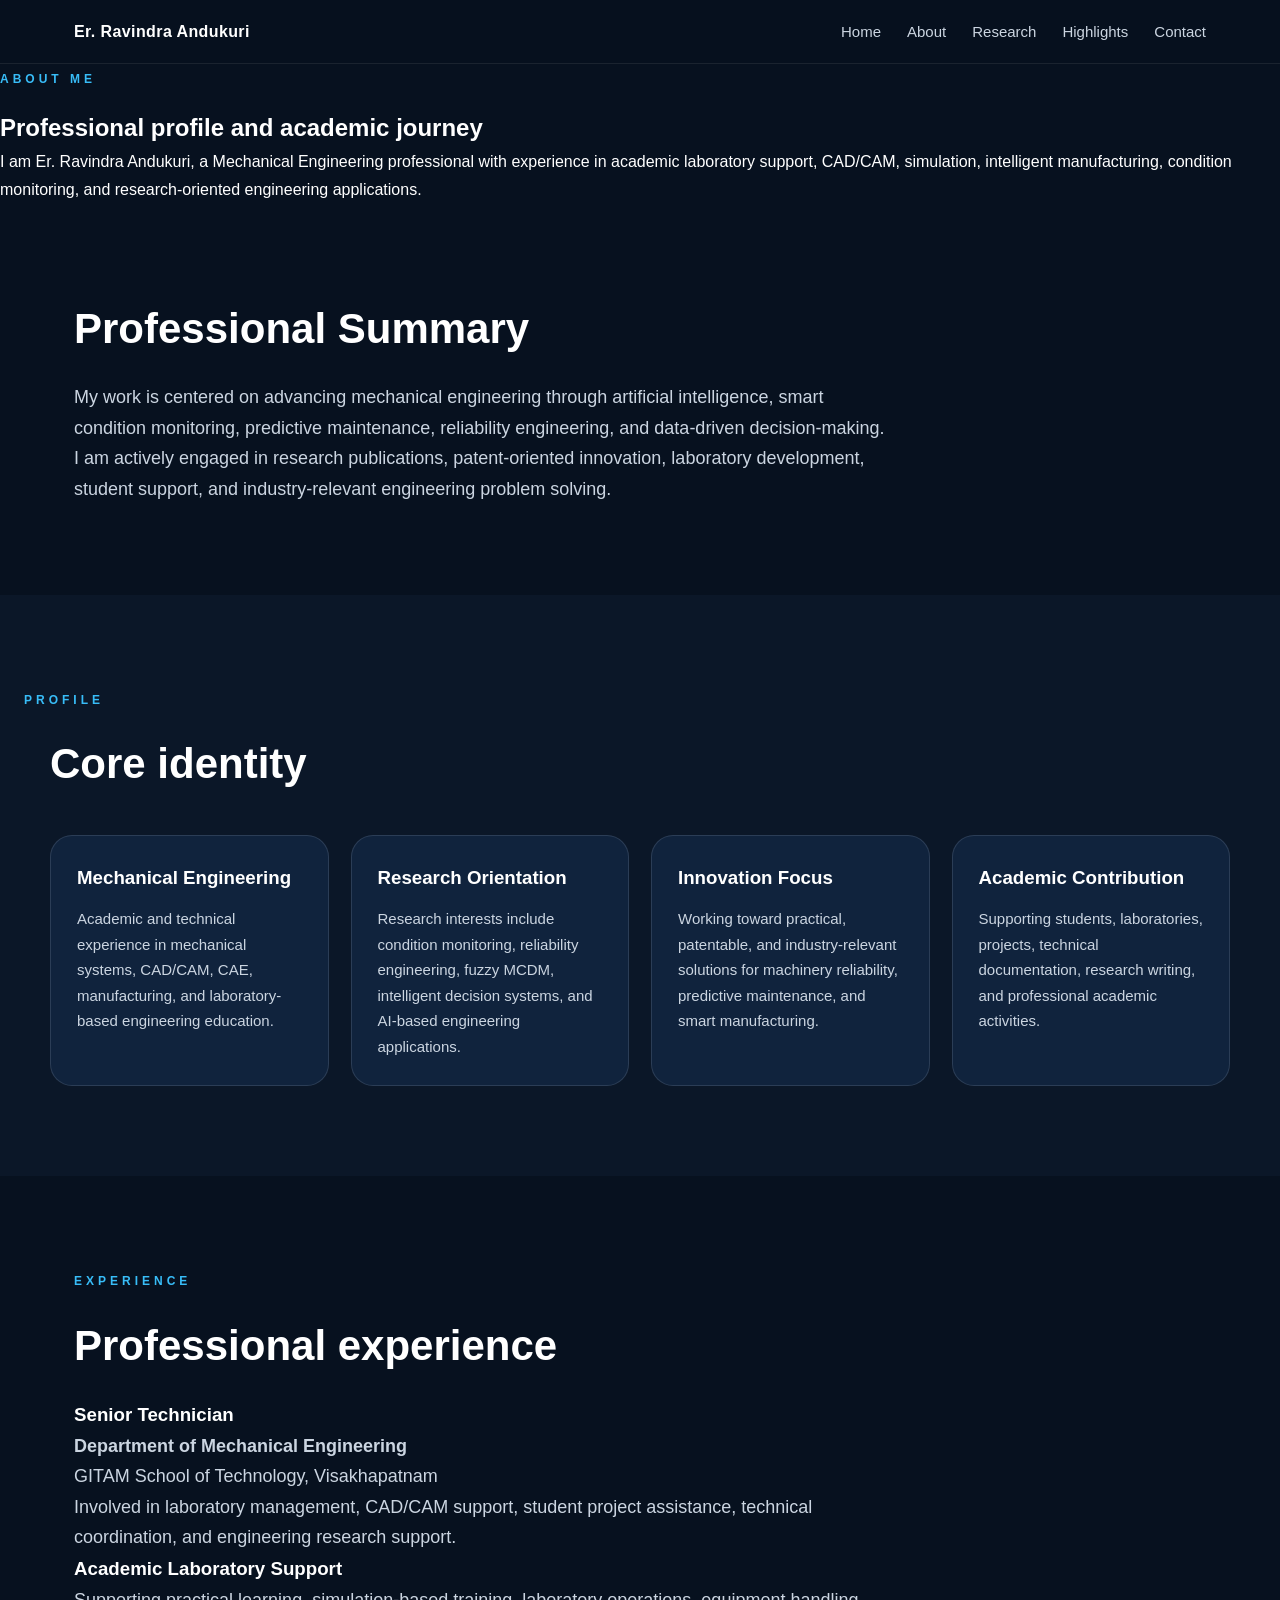
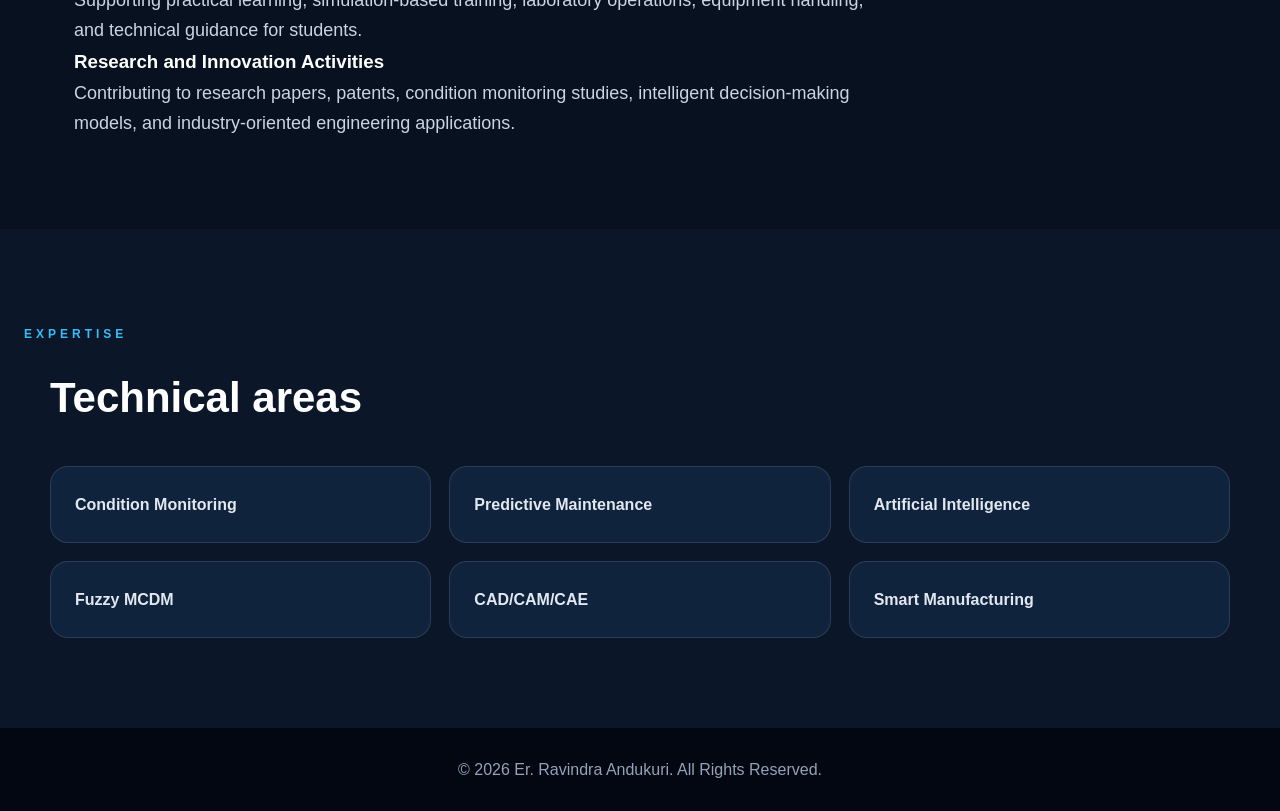
==== about.html @ 62d508b2 "Create about.html" ====
<!DOCTYPE html>
<html lang="en">
<head>
  <meta charset="UTF-8" />
  <meta name="viewport" content="width=device-width, initial-scale=1.0" />
  <title>About | Er. Ravindra Andukuri</title>
  <link rel="stylesheet" href="style.css" />
</head>
<body>

<header class="header">
  <nav class="navbar">
    <div class="logo">Er. Ravindra Andukuri</div>
    <ul class="nav-links">
      <li><a href="index.html">Home</a></li>
      <li><a href="about.html">About</a></li>
      <li><a href="index.html#research">Research</a></li>
      <li><a href="index.html#highlights">Highlights</a></li>
      <li><a href="index.html#contact">Contact</a></li>
    </ul>
  </nav>
</header>

<section class="page-hero">
  <span class="section-label">About Me</span>
  <h1>Professional profile and academic journey</h1>
  <p>
    I am Er. Ravindra Andukuri, a Mechanical Engineering professional with
    experience in academic laboratory support, CAD/CAM, simulation, intelligent
    manufacturing, condition monitoring, and research-oriented engineering
    applications.
  </p>
</section>

<section class="section">
  <h2>Professional Summary</h2>
  <p>
    My work is centered on advancing mechanical engineering through artificial
    intelligence, smart condition monitoring, predictive maintenance, reliability
    engineering, and data-driven decision-making. I am actively engaged in
    research publications, patent-oriented innovation, laboratory development,
    student support, and industry-relevant engineering problem solving.
  </p>
</section>

<section class="section dark-section">
  <span class="section-label">Profile</span>
  <h2>Core identity</h2>

  <div class="cards">
    <div class="card">
      <h3>Mechanical Engineering</h3>
      <p>Academic and technical experience in mechanical systems, CAD/CAM, CAE, manufacturing, and laboratory-based engineering education.</p>
    </div>

    <div class="card">
      <h3>Research Orientation</h3>
      <p>Research interests include condition monitoring, reliability engineering, fuzzy MCDM, intelligent decision systems, and AI-based engineering applications.</p>
    </div>

    <div class="card">
      <h3>Innovation Focus</h3>
      <p>Working toward practical, patentable, and industry-relevant solutions for machinery reliability, predictive maintenance, and smart manufacturing.</p>
    </div>

    <div class="card">
      <h3>Academic Contribution</h3>
      <p>Supporting students, laboratories, projects, technical documentation, research writing, and professional academic activities.</p>
    </div>
  </div>
</section>

<section class="section">
  <span class="section-label">Experience</span>
  <h2>Professional experience</h2>

  <div class="timeline">
    <div class="timeline-item">
      <h3>Senior Technician</h3>
      <p><strong>Department of Mechanical Engineering</strong></p>
      <p>GITAM School of Technology, Visakhapatnam</p>
      <p>
        Involved in laboratory management, CAD/CAM support, student project
        assistance, technical coordination, and engineering research support.
      </p>
    </div>

    <div class="timeline-item">
      <h3>Academic Laboratory Support</h3>
      <p>
        Supporting practical learning, simulation-based training, laboratory
        operations, equipment handling, and technical guidance for students.
      </p>
    </div>

    <div class="timeline-item">
      <h3>Research and Innovation Activities</h3>
      <p>
        Contributing to research papers, patents, condition monitoring studies,
        intelligent decision-making models, and industry-oriented engineering
        applications.
      </p>
    </div>
  </div>
</section>

<section class="section dark-section">
  <span class="section-label">Expertise</span>
  <h2>Technical areas</h2>

  <div class="highlight-grid">
    <div class="highlight">Condition Monitoring</div>
    <div class="highlight">Predictive Maintenance</div>
    <div class="highlight">Artificial Intelligence</div>
    <div class="highlight">Fuzzy MCDM</div>
    <div class="highlight">CAD/CAM/CAE</div>
    <div class="highlight">Smart Manufacturing</div>
  </div>
</section>

<footer>
  <p>© 2026 Er. Ravindra Andukuri. All Rights Reserved.</p>
</footer>

</body>
</html>
---- style.css ----
* {
  margin: 0;
  padding: 0;
  box-sizing: border-box;
  font-family: "Segoe UI", Arial, sans-serif;
}

html {
  scroll-behavior: smooth;
}

body {
  background: #07111f;
  color: #ffffff;
  line-height: 1.7;
}

.header {
  width: 100%;
  position: sticky;
  top: 0;
  background: rgba(7, 17, 31, 0.9);
  backdrop-filter: blur(14px);
  z-index: 1000;
  border-bottom: 1px solid rgba(255,255,255,0.08);
}

.navbar {
  max-width: 1180px;
  margin: auto;
  padding: 18px 24px;
  display: flex;
  justify-content: space-between;
  align-items: center;
}

.logo {
  font-weight: 800;
  letter-spacing: 0.4px;
}

.nav-links {
  list-style: none;
  display: flex;
  gap: 26px;
}

.nav-links a {
  color: #cbd5e1;
  text-decoration: none;
  font-size: 15px;
}

.nav-links a:hover {
  color: #38bdf8;
}

.hero {
  min-height: 92vh;
  max-width: 1180px;
  margin: auto;
  padding: 90px 24px;
  display: grid;
  grid-template-columns: 1.4fr 0.8fr;
  align-items: center;
  gap: 50px;
}

.tagline,
.section-label {
  display: inline-block;
  color: #38bdf8;
  text-transform: uppercase;
  letter-spacing: 4px;
  font-size: 12px;
  font-weight: 800;
  margin-bottom: 18px;
}

.hero h1 {
  font-size: 58px;
  line-height: 1.08;
  margin-bottom: 24px;
}

.hero p,
.section p {
  color: #cbd5e1;
  font-size: 18px;
  max-width: 820px;
}

.hero-buttons {
  margin-top: 34px;
  display: flex;
  gap: 16px;
}

.btn {
  padding: 13px 24px;
  border-radius: 40px;
  text-decoration: none;
  font-weight: 700;
}

.primary {
  background: linear-gradient(135deg, #38bdf8, #818cf8);
  color: white;
}

.secondary {
  border: 1px solid rgba(255,255,255,0.2);
  color: white;
}

.hero-card {
  background: linear-gradient(160deg, #10233d, #0b1728);
  border: 1px solid rgba(148,163,184,0.25);
  border-radius: 28px;
  padding: 34px;
  box-shadow: 0 30px 80px rgba(0,0,0,0.35);
}

.profile-image{

width:180px;
height:180px;

margin:auto;

margin-bottom:25px;

overflow:hidden;

border-radius:50%;

border:5px solid #4da6ff;

box-shadow:0 10px 30px rgba(0,0,0,.35);

}

.profile-image img{

width:100%;

height:100%;

object-fit:cover;

}
}

.hero-card h2 {
  margin-bottom: 8px;
}

.hero-card p {
  color: #cbd5e1;
}

.chips {
  margin-top: 22px;
  display: flex;
  flex-wrap: wrap;
  gap: 10px;
}

.chips span {
  background: rgba(56,189,248,0.14);
  color: #67e8f9;
  padding: 8px 12px;
  border-radius: 20px;
  font-size: 13px;
}

.stats {
  background: #0f1f35;
  display: grid;
  grid-template-columns: repeat(4, 1fr);
  text-align: center;
  padding: 45px 24px;
  gap: 20px;
}

.stats h2 {
  color: #38bdf8;
  font-size: 42px;
}

.stats p {
  color: #cbd5e1;
}

.section {
  max-width: 1180px;
  margin: auto;
  padding: 90px 24px;
}

.section h2 {
  font-size: 42px;
  margin-bottom: 18px;
}

.dark-section {
  max-width: 100%;
  background: #0b1728;
}

.dark-section > * {
  max-width: 1180px;
  margin-left: auto;
  margin-right: auto;
}

.cards {
  margin-top: 36px;
  display: grid;
  grid-template-columns: repeat(4, 1fr);
  gap: 22px;
}

.card {
  background: #10233d;
  border: 1px solid rgba(148,163,184,0.2);
  border-radius: 22px;
  padding: 26px;
}

.card h3 {
  color: #ffffff;
  margin-bottom: 12px;
}

.card p {
  font-size: 15px;
}

.highlight-grid {
  margin-top: 32px;
  display: grid;
  grid-template-columns: repeat(3, 1fr);
  gap: 18px;
}

.highlight {
  background: #10233d;
  padding: 24px;
  border-radius: 18px;
  border: 1px solid rgba(148,163,184,0.2);
  color: #e2e8f0;
  font-weight: 700;
}

.contact {
  background: #0f1f35;
  border-radius: 28px;
  margin-bottom: 60px;
}

footer {
  text-align: center;
  padding: 28px;
  background: #030712;
  color: #94a3b8;
}

@media (max-width: 900px) {
  .hero {
    grid-template-columns: 1fr;
  }

  .hero h1 {
    font-size: 42px;
  }

  .stats,
  .cards,
  .highlight-grid {
    grid-template-columns: 1fr;
  }

  .nav-links {
    display: none;
  }
}
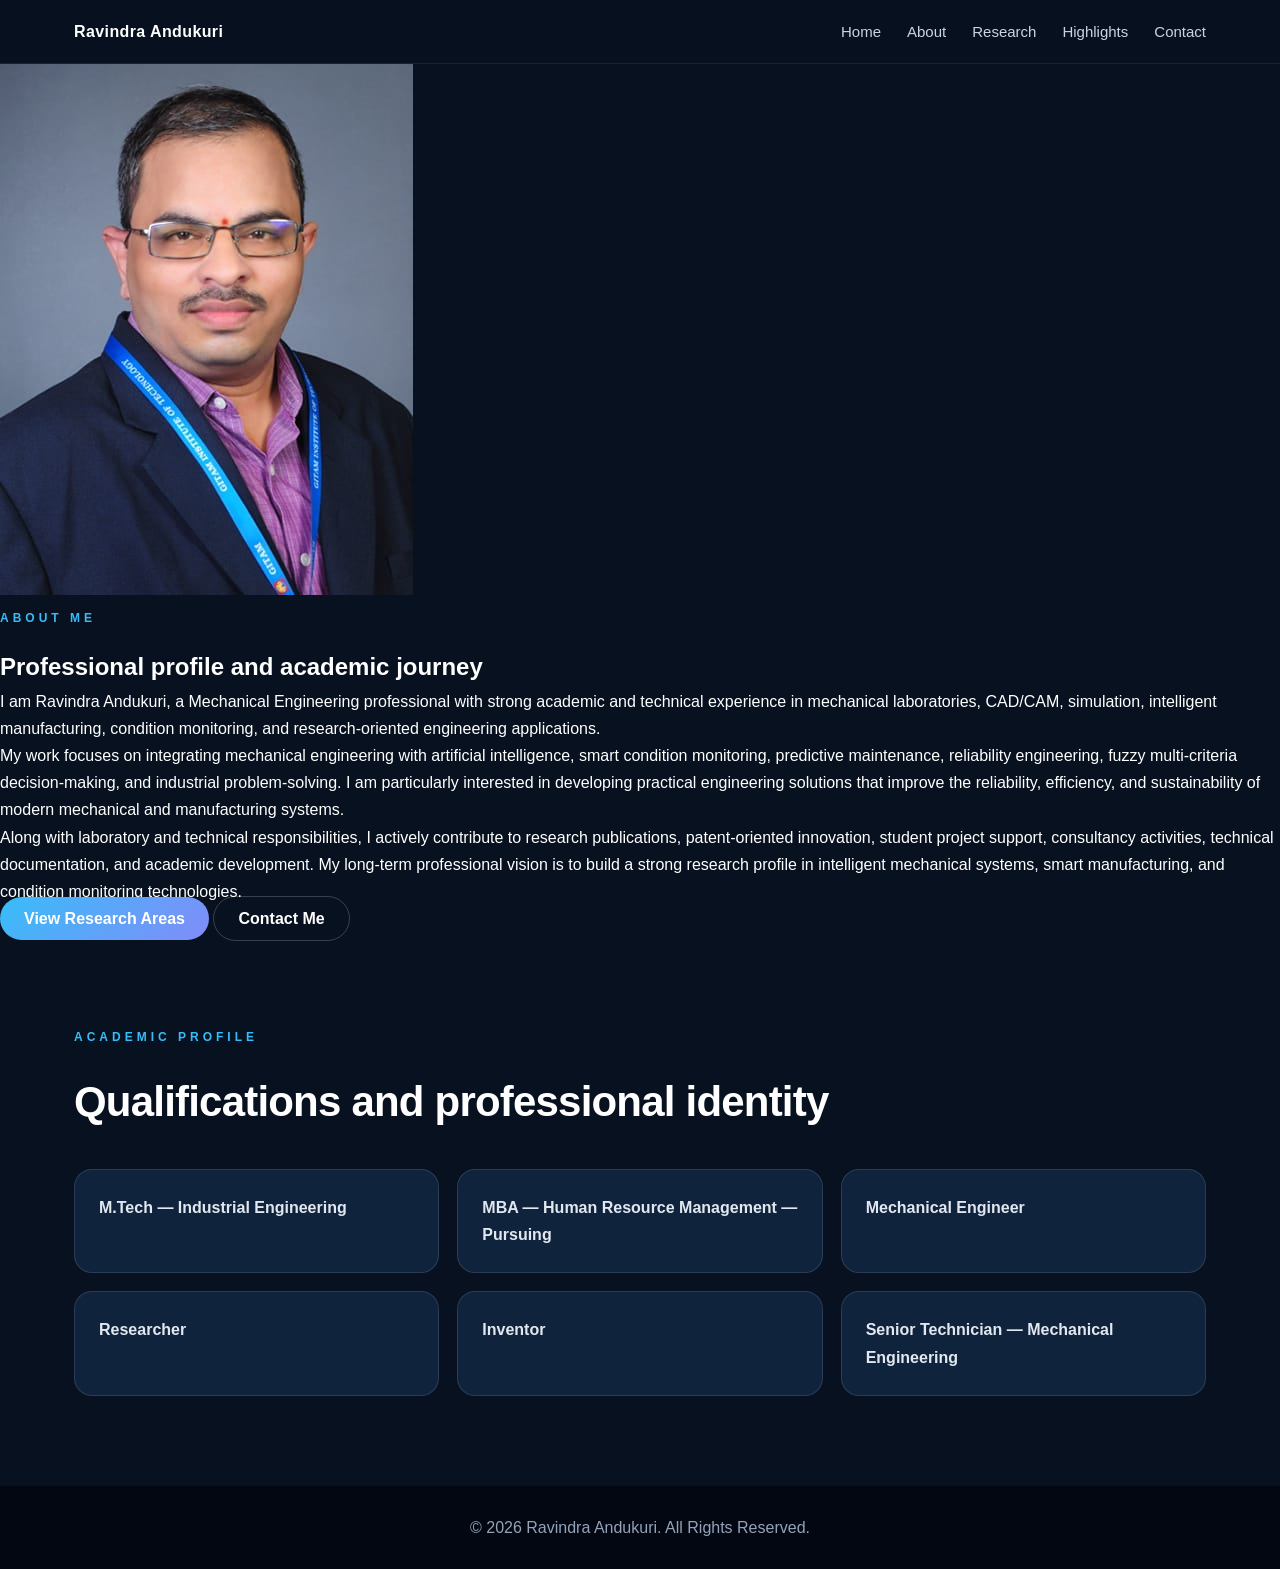
==== commit 5dfc7c29: "Update about.html" ====
--- a/about.html
+++ b/about.html
@@ -3,14 +3,14 @@
 <head>
   <meta charset="UTF-8" />
   <meta name="viewport" content="width=device-width, initial-scale=1.0" />
-  <title>About | Er. Ravindra Andukuri</title>
+  <title>About | Ravindra Andukuri</title>
   <link rel="stylesheet" href="style.css" />
 </head>
 <body>
 
 <header class="header">
   <nav class="navbar">
-    <div class="logo">Er. Ravindra Andukuri</div>
+    <div class="logo">Ravindra Andukuri</div>
     <ul class="nav-links">
       <li><a href="index.html">Home</a></li>
       <li><a href="about.html">About</a></li>
@@ -21,106 +21,65 @@
   </nav>
 </header>
 
-<section class="page-hero">
-  <span class="section-label">About Me</span>
-  <h1>Professional profile and academic journey</h1>
-  <p>
-    I am Er. Ravindra Andukuri, a Mechanical Engineering professional with
-    experience in academic laboratory support, CAD/CAM, simulation, intelligent
-    manufacturing, condition monitoring, and research-oriented engineering
-    applications.
-  </p>
-</section>
+<section class="about-hero">
+  <div class="about-photo fade-item">
+    <img src="assets/images/Ravindra_GITAM.jpeg" alt="Ravindra Andukuri">
+  </div>
 
-<section class="section">
-  <h2>Professional Summary</h2>
-  <p>
-    My work is centered on advancing mechanical engineering through artificial
-    intelligence, smart condition monitoring, predictive maintenance, reliability
-    engineering, and data-driven decision-making. I am actively engaged in
-    research publications, patent-oriented innovation, laboratory development,
-    student support, and industry-relevant engineering problem solving.
-  </p>
-</section>
+  <div class="about-content fade-item">
+    <span class="section-label">About Me</span>
+    <h1>Professional profile and academic journey</h1>
 
-<section class="section dark-section">
-  <span class="section-label">Profile</span>
-  <h2>Core identity</h2>
+    <p>
+      I am Ravindra Andukuri, a Mechanical Engineering professional with strong
+      academic and technical experience in mechanical laboratories, CAD/CAM,
+      simulation, intelligent manufacturing, condition monitoring, and
+      research-oriented engineering applications.
+    </p>
 
-  <div class="cards">
-    <div class="card">
-      <h3>Mechanical Engineering</h3>
-      <p>Academic and technical experience in mechanical systems, CAD/CAM, CAE, manufacturing, and laboratory-based engineering education.</p>
-    </div>
+    <p>
+      My work focuses on integrating mechanical engineering with artificial
+      intelligence, smart condition monitoring, predictive maintenance,
+      reliability engineering, fuzzy multi-criteria decision-making, and
+      industrial problem-solving. I am particularly interested in developing
+      practical engineering solutions that improve the reliability, efficiency,
+      and sustainability of modern mechanical and manufacturing systems.
+    </p>
 
-    <div class="card">
-      <h3>Research Orientation</h3>
-      <p>Research interests include condition monitoring, reliability engineering, fuzzy MCDM, intelligent decision systems, and AI-based engineering applications.</p>
-    </div>
+    <p>
+      Along with laboratory and technical responsibilities, I actively contribute
+      to research publications, patent-oriented innovation, student project
+      support, consultancy activities, technical documentation, and academic
+      development. My long-term professional vision is to build a strong
+      research profile in intelligent mechanical systems, smart manufacturing,
+      and condition monitoring technologies.
+    </p>
 
-    <div class="card">
-      <h3>Innovation Focus</h3>
-      <p>Working toward practical, patentable, and industry-relevant solutions for machinery reliability, predictive maintenance, and smart manufacturing.</p>
-    </div>
-
-    <div class="card">
-      <h3>Academic Contribution</h3>
-      <p>Supporting students, laboratories, projects, technical documentation, research writing, and professional academic activities.</p>
+    <div class="about-buttons">
+      <a href="index.html#research" class="btn primary">View Research Areas</a>
+      <a href="index.html#contact" class="btn secondary">Contact Me</a>
     </div>
   </div>
 </section>
 
 <section class="section">
-  <span class="section-label">Experience</span>
-  <h2>Professional experience</h2>
-
-  <div class="timeline">
-    <div class="timeline-item">
-      <h3>Senior Technician</h3>
-      <p><strong>Department of Mechanical Engineering</strong></p>
-      <p>GITAM School of Technology, Visakhapatnam</p>
-      <p>
-        Involved in laboratory management, CAD/CAM support, student project
-        assistance, technical coordination, and engineering research support.
-      </p>
-    </div>
-
-    <div class="timeline-item">
-      <h3>Academic Laboratory Support</h3>
-      <p>
-        Supporting practical learning, simulation-based training, laboratory
-        operations, equipment handling, and technical guidance for students.
-      </p>
-    </div>
-
-    <div class="timeline-item">
-      <h3>Research and Innovation Activities</h3>
-      <p>
-        Contributing to research papers, patents, condition monitoring studies,
-        intelligent decision-making models, and industry-oriented engineering
-        applications.
-      </p>
-    </div>
-  </div>
-</section>
-
-<section class="section dark-section">
-  <span class="section-label">Expertise</span>
-  <h2>Technical areas</h2>
+  <span class="section-label">Academic Profile</span>
+  <h2>Qualifications and professional identity</h2>
 
   <div class="highlight-grid">
-    <div class="highlight">Condition Monitoring</div>
-    <div class="highlight">Predictive Maintenance</div>
-    <div class="highlight">Artificial Intelligence</div>
-    <div class="highlight">Fuzzy MCDM</div>
-    <div class="highlight">CAD/CAM/CAE</div>
-    <div class="highlight">Smart Manufacturing</div>
+    <div class="highlight">M.Tech — Industrial Engineering</div>
+    <div class="highlight">MBA — Human Resource Management — Pursuing</div>
+    <div class="highlight">Mechanical Engineer</div>
+    <div class="highlight">Researcher</div>
+    <div class="highlight">Inventor</div>
+    <div class="highlight">Senior Technician — Mechanical Engineering</div>
   </div>
 </section>
 
 <footer>
-  <p>© 2026 Er. Ravindra Andukuri. All Rights Reserved.</p>
+  <p>© 2026 Ravindra Andukuri. All Rights Reserved.</p>
 </footer>
 
+<script src="script.js"></script>
 </body>
 </html>
--- a/style.css
+++ b/style.css
@@ -15,14 +15,21 @@
   line-height: 1.7;
 }
 
+/* Header */
+
 .header {
   width: 100%;
   position: sticky;
   top: 0;
-  background: rgba(7, 17, 31, 0.9);
+  background: rgba(7, 17, 31, 0.92);
   backdrop-filter: blur(14px);
   z-index: 1000;
-  border-bottom: 1px solid rgba(255,255,255,0.08);
+  border-bottom: 1px solid rgba(255, 255, 255, 0.08);
+  transition: 0.3s ease;
+}
+
+.header.scrolled {
+  box-shadow: 0 10px 30px rgba(0, 0, 0, 0.35);
 }
 
 .navbar {
@@ -49,11 +56,15 @@
   color: #cbd5e1;
   text-decoration: none;
   font-size: 15px;
-}
-
-.nav-links a:hover {
+  transition: 0.3s ease;
+}
+
+.nav-links a:hover,
+.nav-links a.active {
   color: #38bdf8;
 }
+
+/* Hero Section */
 
 .hero {
   min-height: 92vh;
@@ -61,7 +72,7 @@
   margin: auto;
   padding: 90px 24px;
   display: grid;
-  grid-template-columns: 1.4fr 0.8fr;
+  grid-template-columns: 1.35fr 0.85fr;
   align-items: center;
   gap: 50px;
 }
@@ -81,19 +92,21 @@
   font-size: 58px;
   line-height: 1.08;
   margin-bottom: 24px;
+  letter-spacing: -1.5px;
 }
 
 .hero p,
 .section p {
   color: #cbd5e1;
   font-size: 18px;
-  max-width: 820px;
+  max-width: 850px;
 }
 
 .hero-buttons {
   margin-top: 34px;
   display: flex;
   gap: 16px;
+  flex-wrap: wrap;
 }
 
 .btn {
@@ -101,62 +114,78 @@
   border-radius: 40px;
   text-decoration: none;
   font-weight: 700;
+  transition: 0.3s ease;
 }
 
 .primary {
   background: linear-gradient(135deg, #38bdf8, #818cf8);
-  color: white;
+  color: #ffffff;
 }
 
 .secondary {
-  border: 1px solid rgba(255,255,255,0.2);
-  color: white;
-}
+  border: 1px solid rgba(255, 255, 255, 0.2);
+  color: #ffffff;
+}
+
+.btn:hover {
+  transform: translateY(-3px);
+}
+
+/* Profile Card */
 
 .hero-card {
   background: linear-gradient(160deg, #10233d, #0b1728);
-  border: 1px solid rgba(148,163,184,0.25);
+  border: 1px solid rgba(148, 163, 184, 0.25);
   border-radius: 28px;
   padding: 34px;
-  box-shadow: 0 30px 80px rgba(0,0,0,0.35);
-}
-
-.profile-image{
-
-width:180px;
-height:180px;
-
-margin:auto;
-
-margin-bottom:25px;
-
-overflow:hidden;
-
-border-radius:50%;
-
-border:5px solid #4da6ff;
-
-box-shadow:0 10px 30px rgba(0,0,0,.35);
-
-}
-
-.profile-image img{
-
-width:100%;
-
-height:100%;
-
-object-fit:cover;
-
-}
+  box-shadow: 0 30px 80px rgba(0, 0, 0, 0.35);
+}
+
+.profile-image {
+  width: 190px;
+  height: 190px;
+  margin: auto;
+  margin-bottom: 28px;
+  overflow: hidden;
+  border-radius: 50%;
+  border: 5px solid #4da6ff;
+  box-shadow: 0 10px 30px rgba(0, 0, 0, 0.35);
+}
+
+.profile-image img {
+  width: 100%;
+  height: 100%;
+  object-fit: cover;
 }
 
 .hero-card h2 {
-  margin-bottom: 8px;
+  margin-bottom: 10px;
+  font-size: 25px;
 }
 
 .hero-card p {
   color: #cbd5e1;
+  font-size: 16px;
+  margin-bottom: 5px;
+}
+
+.qualification-box {
+  margin-top: 20px;
+  padding: 16px;
+  background: rgba(56, 189, 248, 0.08);
+  border: 1px solid rgba(56, 189, 248, 0.18);
+  border-radius: 18px;
+}
+
+.qualification-box h4 {
+  color: #38bdf8;
+  margin-bottom: 8px;
+  font-size: 14px;
+}
+
+.qualification-box p {
+  font-size: 14px;
+  margin-bottom: 4px;
 }
 
 .chips {
@@ -167,30 +196,35 @@
 }
 
 .chips span {
-  background: rgba(56,189,248,0.14);
+  background: rgba(56, 189, 248, 0.14);
   color: #67e8f9;
   padding: 8px 12px;
   border-radius: 20px;
   font-size: 13px;
 }
+
+/* Stats */
 
 .stats {
   background: #0f1f35;
   display: grid;
   grid-template-columns: repeat(4, 1fr);
   text-align: center;
-  padding: 45px 24px;
+  padding: 48px 24px;
   gap: 20px;
 }
 
 .stats h2 {
   color: #38bdf8;
-  font-size: 42px;
+  font-size: 44px;
 }
 
 .stats p {
   color: #cbd5e1;
-}
+  font-size: 16px;
+}
+
+/* Sections */
 
 .section {
   max-width: 1180px;
@@ -201,6 +235,7 @@
 .section h2 {
   font-size: 42px;
   margin-bottom: 18px;
+  letter-spacing: -0.8px;
 }
 
 .dark-section {
@@ -208,10 +243,22 @@
   background: #0b1728;
 }
 
-.dark-section > * {
+.dark-section {
+  max-width: 100%;
+  background: #0b1728;
+}
+
+.dark-section .section-label,
+.dark-section h2,
+.dark-section .cards {
+  width: 100%;
   max-width: 1180px;
   margin-left: auto;
   margin-right: auto;
+}
+
+.dark-section .section-label {
+  display: block;
 }
 
 .cards {
@@ -223,19 +270,30 @@
 
 .card {
   background: #10233d;
-  border: 1px solid rgba(148,163,184,0.2);
+  border: 1px solid rgba(148, 163, 184, 0.2);
   border-radius: 22px;
   padding: 26px;
+  transition: 0.3s ease;
+}
+
+.card:hover,
+.highlight:hover,
+.hero-card:hover {
+  transform: translateY(-6px);
+  border-color: rgba(56, 189, 248, 0.45);
 }
 
 .card h3 {
   color: #ffffff;
   margin-bottom: 12px;
+  font-size: 20px;
 }
 
 .card p {
   font-size: 15px;
 }
+
+/* Highlights */
 
 .highlight-grid {
   margin-top: 32px;
@@ -248,16 +306,25 @@
   background: #10233d;
   padding: 24px;
   border-radius: 18px;
-  border: 1px solid rgba(148,163,184,0.2);
+  border: 1px solid rgba(148, 163, 184, 0.2);
   color: #e2e8f0;
   font-weight: 700;
-}
+  transition: 0.3s ease;
+}
+
+/* Contact */
 
 .contact {
   background: #0f1f35;
   border-radius: 28px;
   margin-bottom: 60px;
 }
+
+.contact p {
+  margin-bottom: 8px;
+}
+
+/* Footer */
 
 footer {
   text-align: center;
@@ -266,13 +333,68 @@
   color: #94a3b8;
 }
 
-@media (max-width: 900px) {
+/* Scroll Animation */
+
+.card,
+.highlight,
+.hero-card,
+.stats div,
+.section {
+  opacity: 0;
+  transform: translateY(25px);
+  transition: all 0.7s ease;
+}
+
+.card.show,
+.highlight.show,
+.hero-card.show,
+.stats div.show,
+.section.show {
+  opacity: 1;
+  transform: translateY(0);
+}
+
+/* Responsive Design */
+
+@media (max-width: 1000px) {
   .hero {
     grid-template-columns: 1fr;
   }
 
   .hero h1 {
-    font-size: 42px;
+    font-size: 46px;
+  }
+
+  .cards {
+    grid-template-columns: repeat(2, 1fr);
+  }
+
+  .highlight-grid {
+    grid-template-columns: repeat(2, 1fr);
+  }
+}
+
+@media (max-width: 700px) {
+  .navbar {
+    align-items: flex-start;
+    gap: 14px;
+  }
+
+  .nav-links {
+    display: none;
+  }
+
+  .hero {
+    padding: 70px 22px;
+  }
+
+  .hero h1 {
+    font-size: 38px;
+  }
+
+  .hero p,
+  .section p {
+    font-size: 16px;
   }
 
   .stats,
@@ -281,7 +403,34 @@
     grid-template-columns: 1fr;
   }
 
-  .nav-links {
-    display: none;
-  }
-}
+  .section {
+    padding: 70px 22px;
+  }
+
+  .section h2 {
+    font-size: 34px;
+  }
+
+  .profile-image {
+    width: 160px;
+    height: 160px;
+
+    /* Smooth Fade Animation */
+
+.fade-item {
+  opacity: 0;
+  transform: translateY(35px);
+  filter: blur(6px);
+  transition:
+    opacity 1s ease,
+    transform 1s ease,
+    filter 1s ease;
+}
+
+.fade-item.show {
+  opacity: 1;
+  transform: translateY(0);
+  filter: blur(0);
+}
+  }
+}
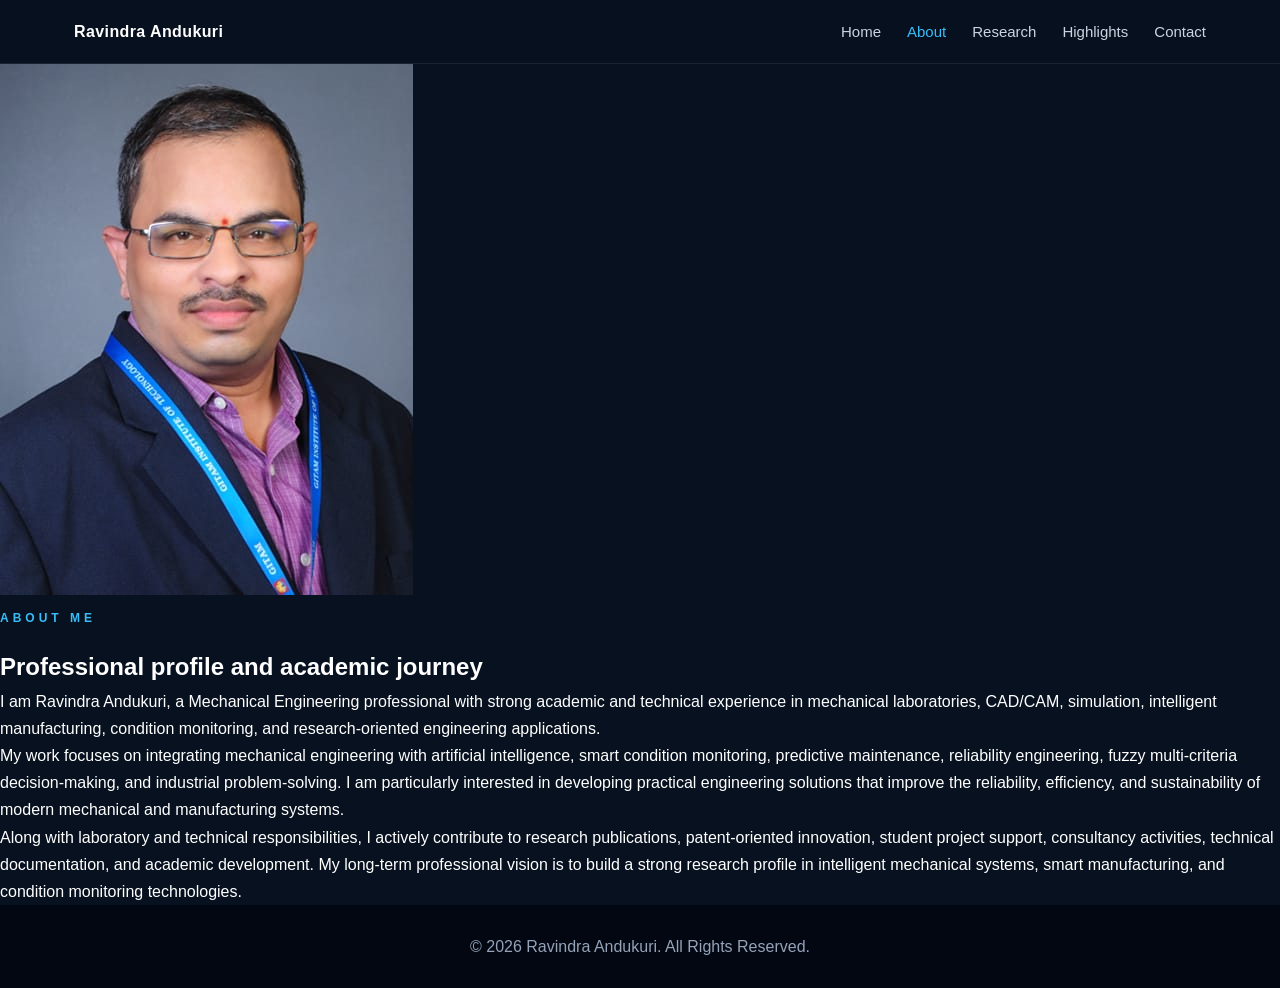
==== commit 16949312: "Update about.html" ====
--- a/about.html
+++ b/about.html
@@ -13,7 +13,7 @@
     <div class="logo">Ravindra Andukuri</div>
     <ul class="nav-links">
       <li><a href="index.html">Home</a></li>
-      <li><a href="about.html">About</a></li>
+      <li><a href="about.html" class="active">About</a></li>
       <li><a href="index.html#research">Research</a></li>
       <li><a href="index.html#highlights">Highlights</a></li>
       <li><a href="index.html#contact">Contact</a></li>
@@ -21,12 +21,12 @@
   </nav>
 </header>
 
-<section class="about-hero">
-  <div class="about-photo fade-item">
+<section class="about-hero about-fade">
+  <div class="about-photo-card">
     <img src="assets/images/Ravindra_GITAM.jpeg" alt="Ravindra Andukuri">
   </div>
 
-  <div class="about-content fade-item">
+  <div class="about-text">
     <span class="section-label">About Me</span>
     <h1>Professional profile and academic journey</h1>
 
@@ -54,25 +54,6 @@
       research profile in intelligent mechanical systems, smart manufacturing,
       and condition monitoring technologies.
     </p>
-
-    <div class="about-buttons">
-      <a href="index.html#research" class="btn primary">View Research Areas</a>
-      <a href="index.html#contact" class="btn secondary">Contact Me</a>
-    </div>
-  </div>
-</section>
-
-<section class="section">
-  <span class="section-label">Academic Profile</span>
-  <h2>Qualifications and professional identity</h2>
-
-  <div class="highlight-grid">
-    <div class="highlight">M.Tech — Industrial Engineering</div>
-    <div class="highlight">MBA — Human Resource Management — Pursuing</div>
-    <div class="highlight">Mechanical Engineer</div>
-    <div class="highlight">Researcher</div>
-    <div class="highlight">Inventor</div>
-    <div class="highlight">Senior Technician — Mechanical Engineering</div>
   </div>
 </section>
 
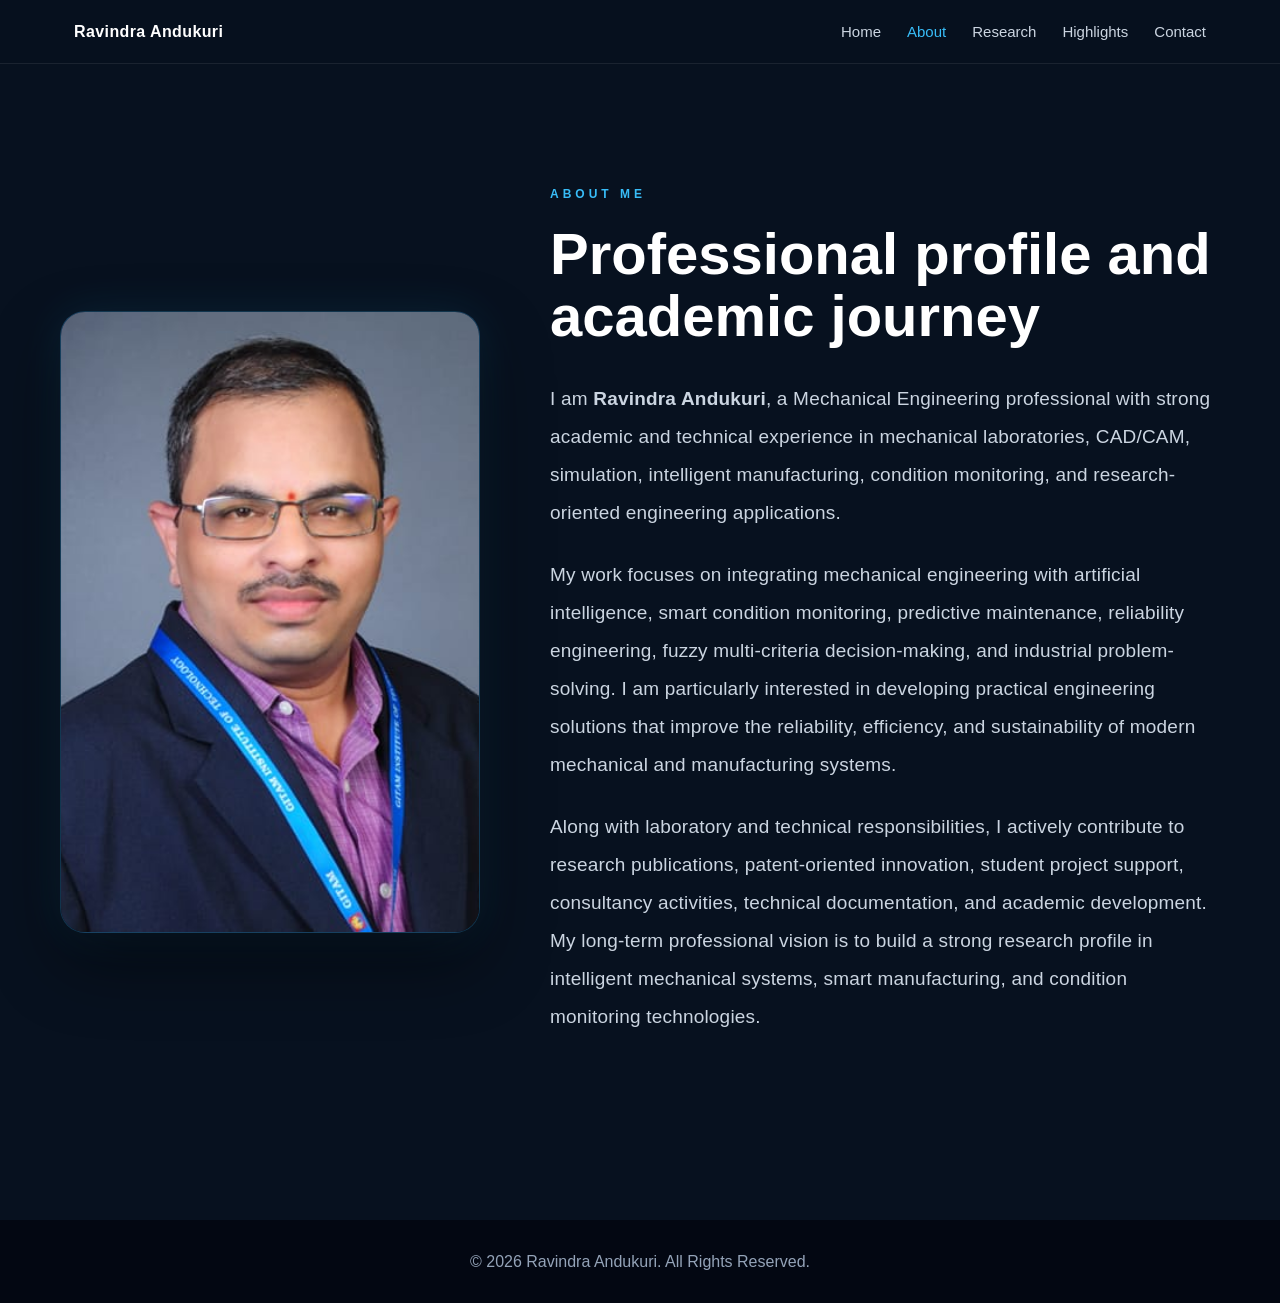
==== commit 77699ab3: "Update about.html" ====
--- a/about.html
+++ b/about.html
@@ -31,7 +31,7 @@
     <h1>Professional profile and academic journey</h1>
 
     <p>
-      I am Ravindra Andukuri, a Mechanical Engineering professional with strong
+      I am <strong>Ravindra Andukuri</strong>, a Mechanical Engineering professional with strong
       academic and technical experience in mechanical laboratories, CAD/CAM,
       simulation, intelligent manufacturing, condition monitoring, and
       research-oriented engineering applications.
--- a/style.css
+++ b/style.css
@@ -434,3 +434,175 @@
 }
   }
 }
+
+
+
+/* ===================================================
+                 ABOUT PAGE
+=================================================== */
+
+.about-hero{
+
+    max-width:1200px;
+    margin:80px auto;
+    padding:40px 20px 80px;
+
+    display:grid;
+    grid-template-columns:420px 1fr;
+    gap:70px;
+    align-items:center;
+
+}
+
+/* Photo Card */
+
+.about-photo-card{
+
+    overflow:hidden;
+    border-radius:25px;
+
+    background:linear-gradient(160deg,#10233d,#07111f);
+
+    border:1px solid rgba(56,189,248,.20);
+
+    box-shadow:
+        0 30px 70px rgba(0,0,0,.45),
+        0 0 45px rgba(56,189,248,.12);
+
+    transition:.45s ease;
+
+}
+
+.about-photo-card:hover{
+
+    transform:translateY(-6px);
+
+    box-shadow:
+        0 35px 80px rgba(0,0,0,.55),
+        0 0 55px rgba(56,189,248,.22);
+
+}
+
+.about-photo-card img{
+
+    width:100%;
+    height:620px;
+    object-fit:cover;
+    display:block;
+
+    transition:.6s ease;
+
+}
+
+.about-photo-card:hover img{
+
+    transform:scale(1.03);
+
+}
+
+/* Right Side Content */
+
+.about-text{
+
+    display:flex;
+    flex-direction:column;
+    justify-content:center;
+
+}
+
+.about-text .section-label{
+
+    margin-bottom:18px;
+
+}
+
+.about-text h1{
+
+    font-size:58px;
+    line-height:1.08;
+    margin-bottom:32px;
+    color:#ffffff;
+
+}
+
+.about-text p{
+
+    font-size:19px;
+    color:#cbd5e1;
+
+    line-height:2;
+
+    margin-bottom:24px;
+
+    text-align:left;
+
+    letter-spacing:.2px;
+
+}
+
+/* Smooth Fade */
+
+.about-fade{
+
+    opacity:0;
+    transform:translateY(35px);
+    animation:aboutFade 1.2s ease forwards;
+
+}
+
+@keyframes aboutFade{
+
+    from{
+
+        opacity:0;
+        transform:translateY(35px);
+
+    }
+
+    to{
+
+        opacity:1;
+        transform:translateY(0);
+
+    }
+
+}
+
+/* Responsive */
+
+@media(max-width:992px){
+
+.about-hero{
+
+    grid-template-columns:1fr;
+    gap:45px;
+
+}
+
+.about-photo-card{
+
+    max-width:420px;
+    margin:auto;
+
+}
+
+.about-photo-card img{
+
+    height:500px;
+
+}
+
+.about-text h1{
+
+    font-size:42px;
+
+}
+
+.about-text p{
+
+    font-size:17px;
+
+}
+
+}
+}
